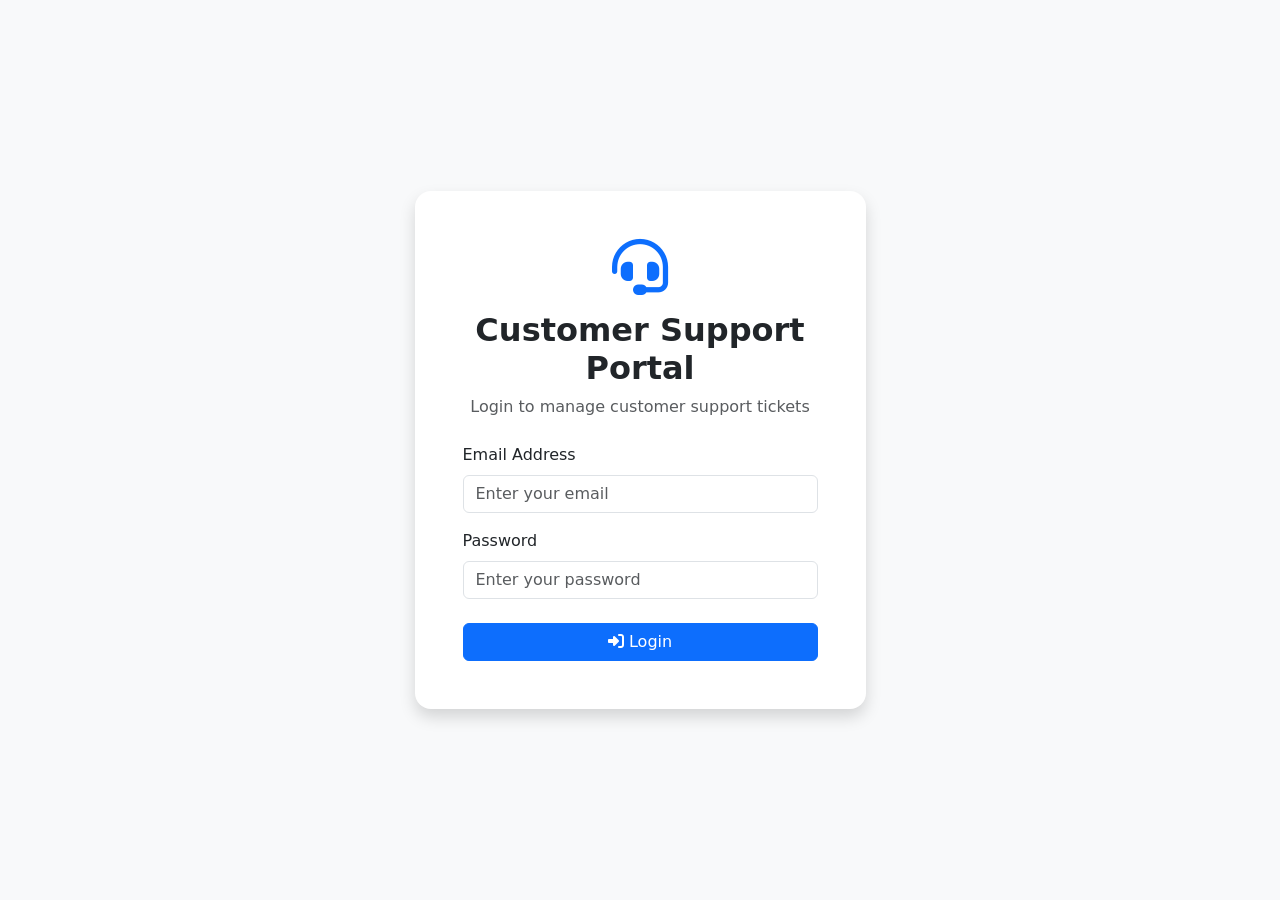
==== index.html @ c1fd1edd "Created login page" ====
<!DOCTYPE html>
<html lang="en">
<head>
    <meta charset="UTF-8">
    <meta name="viewport" content="width=device-width, initial-scale=1.0">
    <title>Customer Support Portal - Login</title>

    <!-- Bootstrap -->
    <link href="https://cdn.jsdelivr.net/npm/bootstrap@5.3.3/dist/css/bootstrap.min.css" rel="stylesheet">

    <!-- Font Awesome -->
    <link rel="stylesheet"
        href="https://cdnjs.cloudflare.com/ajax/libs/font-awesome/6.5.2/css/all.min.css">

    <!-- Custom CSS -->
    <link rel="stylesheet" href="css/style.css">
</head>

<body class="bg-light">

<div class="container">
    <div class="row justify-content-center align-items-center vh-100">

        <div class="col-lg-5 col-md-7">

            <div class="card shadow border-0 rounded-4">

                <div class="card-body p-5">

                    <div class="text-center mb-4">

                        <i class="fa-solid fa-headset text-primary display-4"></i>

                        <h2 class="mt-3 fw-bold"> Customer Support Portal </h2>

                        <p class="text-muted"> Login to manage customer support tickets </p>

                    </div>

                    <!-- Loading Spinner -->
                    <div id="spinner" class="text-center d-none mb-3">
                        <div class="spinner-border text-primary"></div>
                    </div>

                    <!-- Success Alert -->
                    <div id="successMsg" class="alert alert-success d-none"> Login Successful! </div>

                    <!-- Login Form -->
                    <form id="loginForm">

                        <div class="mb-3">

                            <label class="form-label"> Email Address </label>

                            <input type="email" id="email" class="form-control" placeholder="Enter your email">

                            <small id="emailError" class="text-danger"> </small>

                        </div>

                        <div class="mb-4">

                            <label class="form-label"> Password </label>

                            <input type="password" id="password" class="form-control" placeholder="Enter your password">

                            <small id="passwordError" class="text-danger"> </small>

                        </div>

                        <button class="btn btn-primary w-100" type="submit"><i class="fa-solid fa-right-to-bracket"></i> Login </button>

                    </form>

                </div>

            </div>

        </div>

    </div>

</div>

<script src="https://cdn.jsdelivr.net/npm/bootstrap@5.3.3/dist/js/bootstrap.bundle.min.js"></script>
<script src="js/index.js"></script>

</body>
</html>
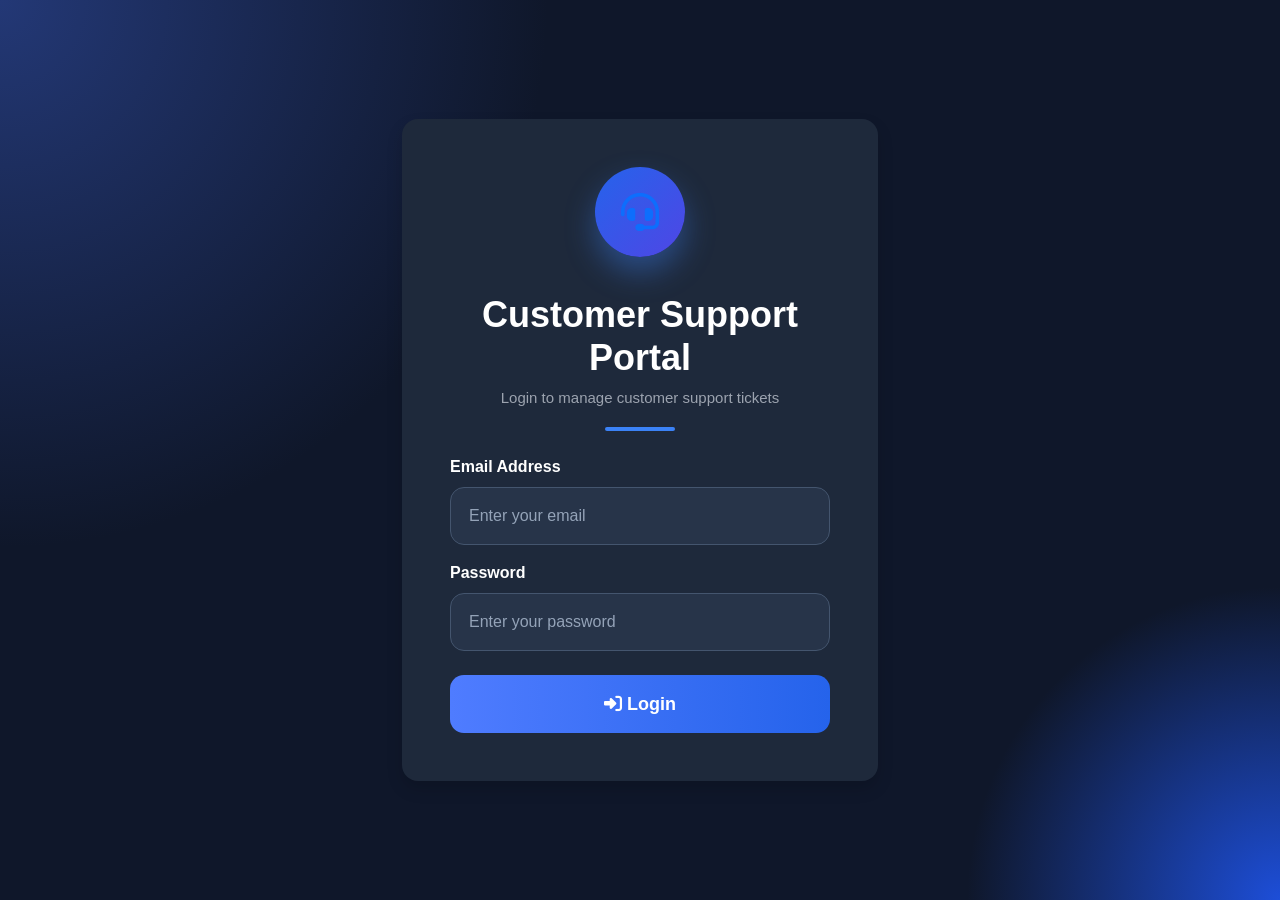
==== commit bf9ccde6: "Created login page" ====
--- a/index.html
+++ b/index.html
@@ -16,7 +16,7 @@
     <link rel="stylesheet" href="css/style.css">
 </head>
 
-<body class="bg-light">
+<body class="login-page">
 
 <div class="container">
     <div class="row justify-content-center align-items-center vh-100">
@@ -86,4 +86,4 @@
 <script src="js/index.js"></script>
 
 </body>
-</html>+</html>
--- a/css/style.css
+++ b/css/style.css
@@ -0,0 +1,594 @@
+/* GLOBAL STYLES */
+
+*{
+    margin:0;
+    padding:0;
+    box-sizing:border-box;
+}
+
+body{
+    font-family:'Segoe UI',sans-serif;
+    background:#f4f6f9;
+}
+/* LOGIN PAGE */
+
+.login-page{
+    margin:0;
+    min-height:100vh;
+    display:flex;
+    justify-content:center;
+    align-items:center;
+    font-family:'Poppins',sans-serif;
+    background:#0f172a;
+    background-image:
+        radial-gradient(circle at top left,#233876 0%,transparent 35%),
+        radial-gradient(circle at bottom right,#1d4ed8 0%,transparent 20%);
+}
+
+.login-page .container{
+    max-width:1200px;
+}
+
+/* Login Card */
+
+.login-page .card{
+
+    background:#1e293b;
+    border:1px solid rgba(255,255,255,.08);
+    border-radius:25px;
+    box-shadow:0 25px 60px rgba(0,0,0,.45);
+    overflow:hidden;
+}
+
+.login-page .card-body{
+
+    padding:45px;
+
+}
+
+/* Logo */
+
+.login-page .fa-headset{
+
+    width:90px;
+    height:90px;
+    line-height:90px;
+    text-align:center;
+    border-radius:50%;
+    background:linear-gradient(135deg,#2563eb,#4f46e5);
+    color:#fff;
+    font-size:38px;
+    margin-bottom:20px;
+    box-shadow:0 15px 30px rgba(59,130,246,.4);
+
+}
+
+/* Title */
+
+.login-page h2{
+
+    color:#ffffff;
+    font-size:36px;
+    font-weight:700;
+
+}
+
+.login-page .text-muted{
+
+    color:#9ca3af !important;
+    font-size:15px;
+
+}
+
+/* Divider */
+
+.login-page .text-center::after{
+
+    content:"";
+    width:70px;
+    height:4px;
+    border-radius:50px;
+    display:block;
+    margin:18px auto 0;
+    background:#3b82f6;
+
+}
+
+/* Labels */
+
+.login-page .form-label{
+
+    color:#ffffff;
+    font-weight:600;
+    margin-bottom:8px;
+
+}
+
+/* Inputs */
+
+.login-page .form-control{
+
+    height:58px;
+    border-radius:14px;
+    background:#273449;
+    border:1px solid #44556e;
+    color:#ffffff;
+    padding-left:18px;
+    transition:.3s;
+
+}
+
+.login-page .form-control::placeholder{
+
+    color:#94a3b8;
+
+}
+
+.login-page .form-control:focus{
+
+    background:#273449;
+    color:#ffffff;
+    border-color:#3b82f6;
+    box-shadow:0 0 0 .2rem rgba(59,130,246,.25);
+
+}
+
+/* Button */
+
+.login-page .btn-primary{
+
+    height:58px;
+    border:none;
+    border-radius:14px;
+    background:linear-gradient(90deg,#4f7cff,#2563eb);
+    font-size:18px;
+    font-weight:600;
+    transition:.3s;
+
+}
+
+.login-page .btn-primary:hover{
+
+    transform:translateY(-3px);
+    box-shadow:0 15px 30px rgba(59,130,246,.35);
+
+}
+
+/* Alert */
+
+.login-page .alert-success{
+
+    background:#14532d;
+    color:#fff;
+    border:none;
+    border-radius:12px;
+
+}
+
+/* Validation */
+
+.login-page .text-danger{
+
+    font-size:13px;
+
+}
+
+/* Spinner */
+
+.login-page .spinner-border{
+
+    width:3rem;
+    height:3rem;
+
+}
+
+/* Animation */
+
+.login-page .card{
+
+    animation:loginAnimation .8s ease;
+
+}
+
+@keyframes loginAnimation{
+
+    from{
+
+        opacity:0;
+        transform:translateY(40px);
+
+    }
+
+    to{
+
+        opacity:1;
+        transform:translateY(0);
+
+    }
+
+}
+
+/* Mobile */
+
+@media(max-width:768px){
+
+    .login-page .card-body{
+
+        padding:30px;
+
+    }
+
+    .login-page h2{
+
+        font-size:28px;
+
+    }
+
+    .login-page .fa-headset{
+
+        width:75px;
+        height:75px;
+        line-height:75px;
+        font-size:30px;
+
+    }
+
+}
+/* LAYOUT */
+
+.wrapper{
+    display:flex;
+    min-height:100vh;
+}
+
+/* SIDEBAR */
+
+.sidebar{
+    width:280px;
+    background:#16213e;
+    color:white;
+    padding:25px;
+}
+
+.logo{
+    text-align:center;
+    font-size:2rem;
+    font-weight:700;
+    margin-bottom:40px;
+}
+
+.sidebar ul{
+    list-style:none;
+    padding:0;
+}
+
+.sidebar li{
+    margin-bottom:15px;
+}
+
+.sidebar a{
+    color:white;
+    text-decoration:none;
+    display:block;
+    padding:12px 15px;
+    border-radius:10px;
+    transition:0.3s;
+}
+
+.sidebar a:hover{
+    background:#2563eb;
+}
+
+.sidebar i{
+    margin-right:10px;
+}
+
+/* MAIN CONTENT */
+
+.main-content{
+    flex:1;
+    padding:30px;
+}
+
+/* TOPBAR */
+
+.topbar{
+    display:flex;
+    justify-content:space-between;
+    align-items:center;
+    margin-bottom:30px;
+}
+
+.topbar h2{
+    font-size:2.5rem;
+    font-weight:600;
+}
+
+/* BUTTONS */
+
+.btn{
+    border-radius:10px;
+}
+
+.btn-primary{
+    padding:12px 20px;
+}
+
+.btn-success{
+    padding:12px 20px;
+}
+
+.btn-secondary{
+    padding:12px 20px;
+}
+
+/* DASHBOARD CARDS */
+
+.dashboard-card{
+    background:linear-gradient(135deg,#2563eb,#3b82f6);
+    color:white;
+    border-radius:15px;
+    padding:25px;
+    text-align:center;
+    min-height:150px;
+    display:flex;
+    flex-direction:column;
+    justify-content:center;
+    box-shadow:0 5px 15px rgba(0,0,0,0.15);
+    transition:0.3s;
+}
+
+.dashboard-card:hover{
+    transform:translateY(-5px);
+}
+
+/* CARD SECTIONS */
+
+.recent-section,
+.ticket-form-card,
+.ticket-details-card{
+    background:white;
+    padding:30px;
+    border-radius:20px;
+    box-shadow:0 5px 20px rgba(0,0,0,0.08);
+}
+
+.ticket-form-card{
+    max-width:950px;
+    margin:auto;
+}
+
+.ticket-details-card{
+    max-width:900px;
+    margin:auto;
+}
+
+/* FORM ELEMENTS */
+
+.form-control,
+.form-select{
+    height:55px;
+    border-radius:12px;
+}
+
+textarea.form-control{
+    min-height:180px;
+    resize:none;
+}
+
+.form-control:focus,
+.form-select:focus{
+    border-color:#2563eb;
+    box-shadow:none;
+}
+
+.form-label,
+label{
+    font-weight:600;
+    margin-bottom:8px;
+}
+
+/* ERRORS */
+
+.error{
+    color:red;
+    font-size:14px;
+}
+
+#charCount{
+    color:#6b7280;
+    font-size:14px;
+}
+
+/* TABLES */
+
+.table td{
+    vertical-align:middle;
+}
+
+.action-btn{
+    margin-right:5px;
+}
+
+/* PAGINATION */
+
+.pagination-container{
+    display:flex;
+    justify-content:center;
+    align-items:center;
+    gap:15px;
+    margin-top:20px;
+}
+
+/* PRIORITY BADGES */
+
+.priority-high{
+    background:#ef4444;
+    color:white;
+    padding:5px 12px;
+    border-radius:20px;
+}
+
+.priority-medium{
+    background:#f59e0b;
+    color:white;
+    padding:5px 12px;
+    border-radius:20px;
+}
+
+.priority-low{
+    background:#22c55e;
+    color:white;
+    padding:5px 12px;
+    border-radius:20px;
+}
+
+/* CHART */
+
+#ticketChart{
+    max-height:300px;
+}
+
+
+/* DARK MODE */
+
+.dark-mode{
+    background:#121212;
+    color:#ffffff;
+}
+
+.dark-mode .main-content{
+    background:#121212;
+    color:#ffffff;
+}
+
+.dark-mode .recent-section,
+.dark-mode .ticket-form-card{
+    background:#1e1e1e;
+    color:#ffffff;
+}
+
+.dark-mode .table{
+    color:#ffffff !important;
+}
+
+.dark-mode .table td,
+.dark-mode .table th{
+    color:#ffffff !important;
+    background:#1e1e1e !important;
+    border-color:#444 !important;
+}
+
+.dark-mode .form-control,
+.dark-mode .form-select{
+    background:#2d2d2d;
+    color:#ffffff;
+    border:1px solid #555;
+}
+
+.dark-mode .form-control::placeholder{
+    color:#cccccc;
+}
+
+.dark-mode .pagination-container{
+    color:#ffffff;
+}
+
+.dark-mode h1,
+.dark-mode h2,
+.dark-mode h3,
+.dark-mode h4,
+.dark-mode h5,
+.dark-mode h6,
+.dark-mode p,
+.dark-mode label{
+    color:#ffffff;
+}
+
+/* DARK MODE - Ticket Details */
+
+.dark-mode .ticket-details-card {
+    background: #1e1e1e;
+    color: #ffffff;
+}
+
+.dark-mode .ticket-details-card p,
+.dark-mode .ticket-details-card strong,
+.dark-mode .ticket-details-card h5,
+.dark-mode .ticket-details-card h4,
+.dark-mode .ticket-details-card h3,
+.dark-mode .ticket-details-card span {
+    color: #ffffff !important;
+}
+
+.dark-mode .ticket-details-card hr {
+    border-color: #555;
+}
+
+.dark-mode .ticket-details-card .card {
+    background: #2b2b2b !important;
+    color: #ffffff !important;
+    border: 1px solid #555;
+}
+
+.dark-mode #ticketDetails {
+    color: #ffffff !important;
+}
+
+.dark-mode #ticketDetails p,
+.dark-mode #ticketDetails strong {
+    color: #ffffff !important;
+}
+
+.dark-mode #ticketDetails .card {
+    background: #2b2b2b !important;
+    color: #ffffff !important;
+}
+
+#spinner{
+
+    display:none;
+
+    padding:20px;
+
+}
+
+/* FOOTER */
+
+footer{
+    text-align:center;
+    color:#666;
+    margin-top:20px;
+}
+
+/* RESPONSIVE */
+
+@media(max-width:768px){
+
+    .wrapper{
+        flex-direction:column;
+    }
+
+    .sidebar{
+        width:100%;
+    }
+
+    .topbar{
+        flex-direction:column;
+        align-items:flex-start;
+        gap:15px;
+    }
+
+    .topbar h2{
+        font-size:2rem;
+    }
+
+    .ticket-form-card{
+        width:100%;
+        padding:20px;
+    }
+
+    .login-card{
+        width:90%;
+    }
+}
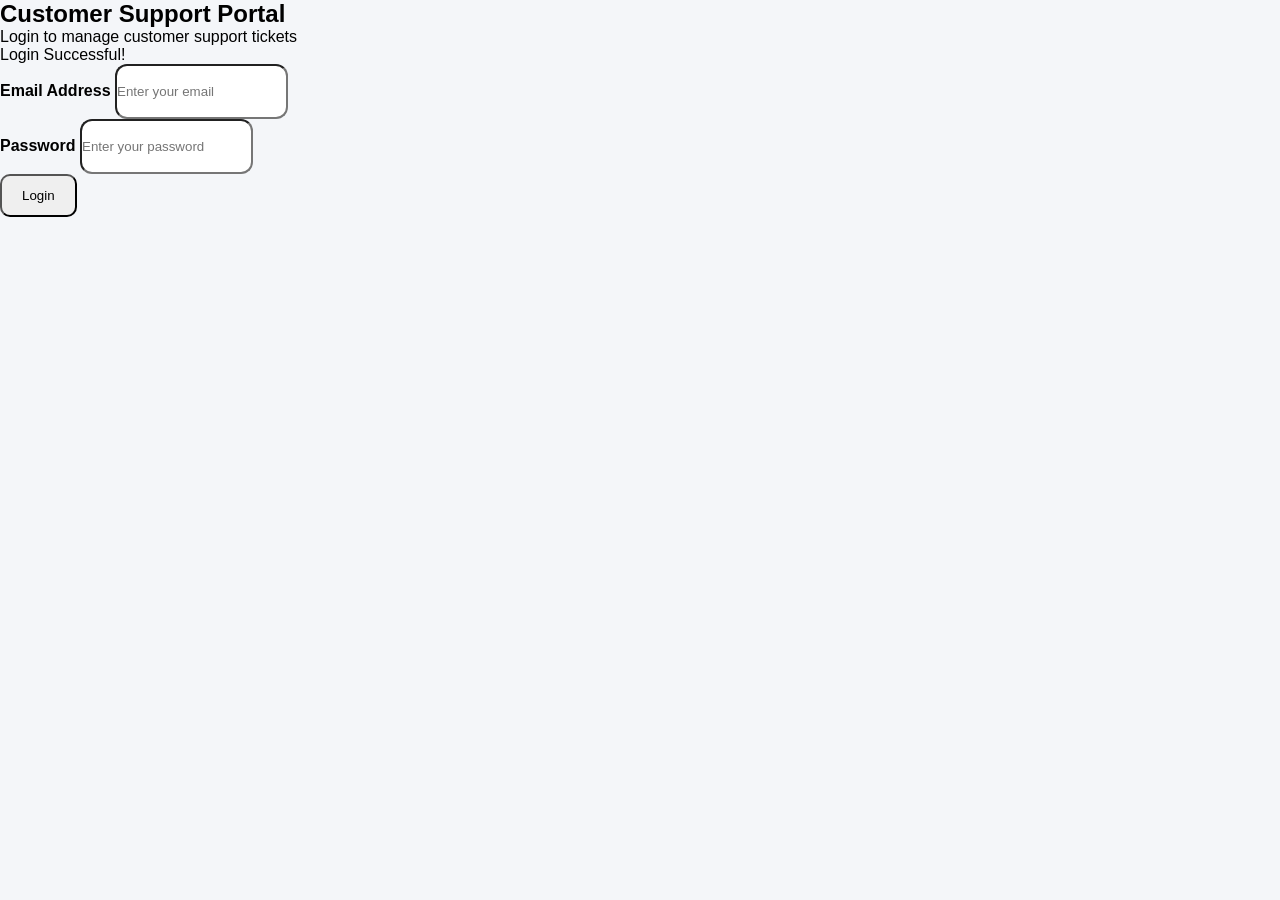
==== commit d2f0913b: "Created login page" ====
--- a/index.html
+++ b/index.html
@@ -4,14 +4,6 @@
     <meta charset="UTF-8">
     <meta name="viewport" content="width=device-width, initial-scale=1.0">
     <title>Customer Support Portal - Login</title>
-
-    <!-- Bootstrap -->
-    <link href="https://cdn.jsdelivr.net/npm/bootstrap@5.3.3/dist/css/bootstrap.min.css" rel="stylesheet">
-
-    <!-- Font Awesome -->
-    <link rel="stylesheet"
-        href="https://cdnjs.cloudflare.com/ajax/libs/font-awesome/6.5.2/css/all.min.css">
-
     <!-- Custom CSS -->
     <link rel="stylesheet" href="css/style.css">
 </head>
--- a/css/style.css
+++ b/css/style.css
@@ -9,230 +9,6 @@
 body{
     font-family:'Segoe UI',sans-serif;
     background:#f4f6f9;
-}
-/* LOGIN PAGE */
-
-.login-page{
-    margin:0;
-    min-height:100vh;
-    display:flex;
-    justify-content:center;
-    align-items:center;
-    font-family:'Poppins',sans-serif;
-    background:#0f172a;
-    background-image:
-        radial-gradient(circle at top left,#233876 0%,transparent 35%),
-        radial-gradient(circle at bottom right,#1d4ed8 0%,transparent 20%);
-}
-
-.login-page .container{
-    max-width:1200px;
-}
-
-/* Login Card */
-
-.login-page .card{
-
-    background:#1e293b;
-    border:1px solid rgba(255,255,255,.08);
-    border-radius:25px;
-    box-shadow:0 25px 60px rgba(0,0,0,.45);
-    overflow:hidden;
-}
-
-.login-page .card-body{
-
-    padding:45px;
-
-}
-
-/* Logo */
-
-.login-page .fa-headset{
-
-    width:90px;
-    height:90px;
-    line-height:90px;
-    text-align:center;
-    border-radius:50%;
-    background:linear-gradient(135deg,#2563eb,#4f46e5);
-    color:#fff;
-    font-size:38px;
-    margin-bottom:20px;
-    box-shadow:0 15px 30px rgba(59,130,246,.4);
-
-}
-
-/* Title */
-
-.login-page h2{
-
-    color:#ffffff;
-    font-size:36px;
-    font-weight:700;
-
-}
-
-.login-page .text-muted{
-
-    color:#9ca3af !important;
-    font-size:15px;
-
-}
-
-/* Divider */
-
-.login-page .text-center::after{
-
-    content:"";
-    width:70px;
-    height:4px;
-    border-radius:50px;
-    display:block;
-    margin:18px auto 0;
-    background:#3b82f6;
-
-}
-
-/* Labels */
-
-.login-page .form-label{
-
-    color:#ffffff;
-    font-weight:600;
-    margin-bottom:8px;
-
-}
-
-/* Inputs */
-
-.login-page .form-control{
-
-    height:58px;
-    border-radius:14px;
-    background:#273449;
-    border:1px solid #44556e;
-    color:#ffffff;
-    padding-left:18px;
-    transition:.3s;
-
-}
-
-.login-page .form-control::placeholder{
-
-    color:#94a3b8;
-
-}
-
-.login-page .form-control:focus{
-
-    background:#273449;
-    color:#ffffff;
-    border-color:#3b82f6;
-    box-shadow:0 0 0 .2rem rgba(59,130,246,.25);
-
-}
-
-/* Button */
-
-.login-page .btn-primary{
-
-    height:58px;
-    border:none;
-    border-radius:14px;
-    background:linear-gradient(90deg,#4f7cff,#2563eb);
-    font-size:18px;
-    font-weight:600;
-    transition:.3s;
-
-}
-
-.login-page .btn-primary:hover{
-
-    transform:translateY(-3px);
-    box-shadow:0 15px 30px rgba(59,130,246,.35);
-
-}
-
-/* Alert */
-
-.login-page .alert-success{
-
-    background:#14532d;
-    color:#fff;
-    border:none;
-    border-radius:12px;
-
-}
-
-/* Validation */
-
-.login-page .text-danger{
-
-    font-size:13px;
-
-}
-
-/* Spinner */
-
-.login-page .spinner-border{
-
-    width:3rem;
-    height:3rem;
-
-}
-
-/* Animation */
-
-.login-page .card{
-
-    animation:loginAnimation .8s ease;
-
-}
-
-@keyframes loginAnimation{
-
-    from{
-
-        opacity:0;
-        transform:translateY(40px);
-
-    }
-
-    to{
-
-        opacity:1;
-        transform:translateY(0);
-
-    }
-
-}
-
-/* Mobile */
-
-@media(max-width:768px){
-
-    .login-page .card-body{
-
-        padding:30px;
-
-    }
-
-    .login-page h2{
-
-        font-size:28px;
-
-    }
-
-    .login-page .fa-headset{
-
-        width:75px;
-        height:75px;
-        line-height:75px;
-        font-size:30px;
-
-    }
-
 }
 /* LAYOUT */
 
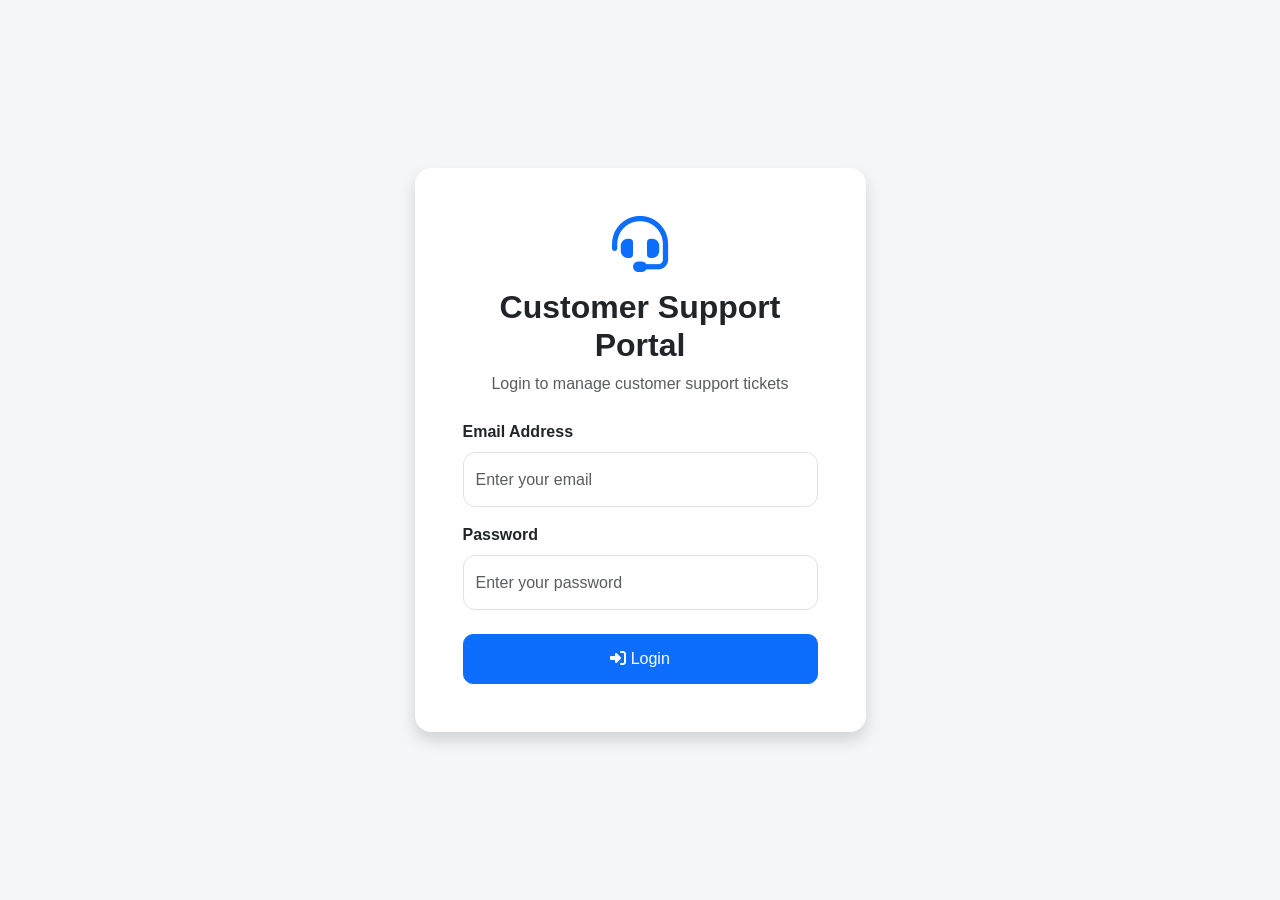
==== commit 7403361a: "Created login page" ====
--- a/index.html
+++ b/index.html
@@ -4,6 +4,12 @@
     <meta charset="UTF-8">
     <meta name="viewport" content="width=device-width, initial-scale=1.0">
     <title>Customer Support Portal - Login</title>
+
+    <!-- Bootstrap -->
+    <link href="https://cdn.jsdelivr.net/npm/bootstrap@5.3.3/dist/css/bootstrap.min.css" rel="stylesheet">
+
+    <!-- Font Awesome -->
+    <link rel="stylesheet" href="https://cdnjs.cloudflare.com/ajax/libs/font-awesome/6.5.2/css/all.min.css">
     <!-- Custom CSS -->
     <link rel="stylesheet" href="css/style.css">
 </head>
